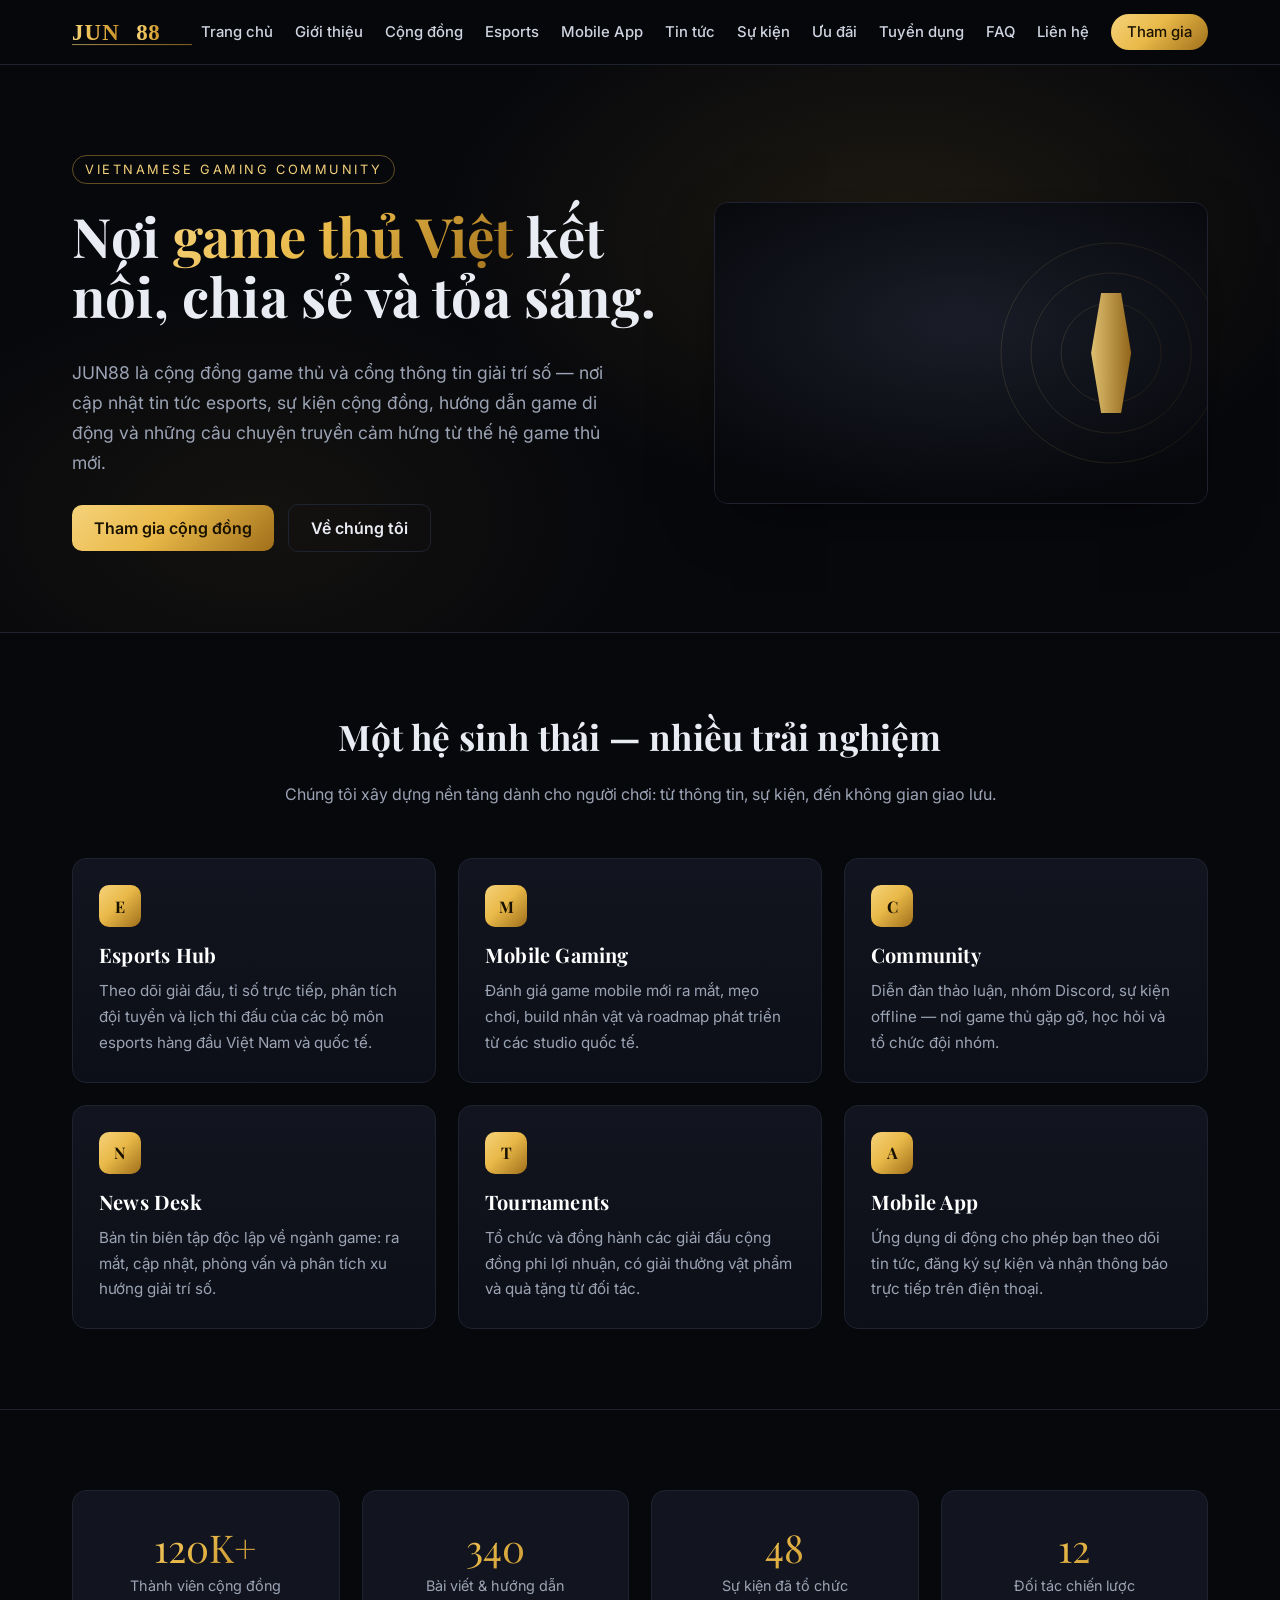
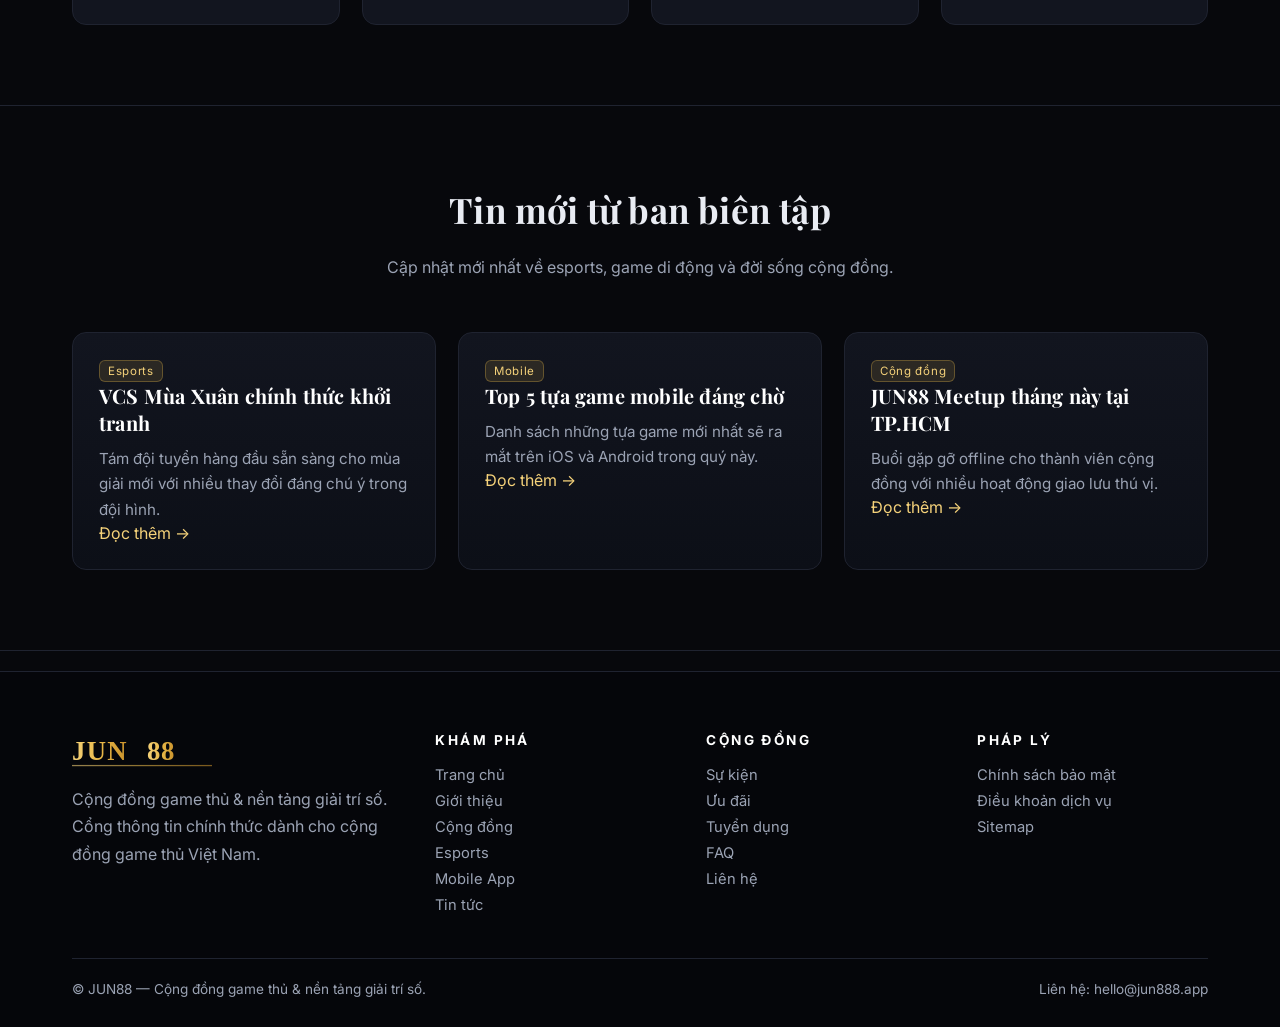
==== index.html @ 26bc7f85 "Add files via upload" ====
<!doctype html>
<html lang="vi">
<head>
<meta charset="utf-8">
<meta name="viewport" content="width=device-width,initial-scale=1">
<title>JUN88 — Cộng đồng game thủ &amp; nền tảng giải trí số</title>
<meta name="description" content="JUN88 là cộng đồng game thủ và cổng thông tin giải trí số tại Việt Nam: esports, mobile gaming, sự kiện và tin tức ngành game.">
<link rel="canonical" href="https://jun888.app/">
<link rel="icon" type="image/svg+xml" href="/assets/img/favicon.svg">
<meta property="og:type" content="website">
<meta property="og:title" content="JUN88 — Cộng đồng game thủ &amp; nền tảng giải trí số">
<meta property="og:description" content="JUN88 là cộng đồng game thủ và cổng thông tin giải trí số tại Việt Nam: esports, mobile gaming, sự kiện và tin tức ngành game.">
<meta property="og:url" content="https://jun888.app/">
<meta property="og:site_name" content="JUN88">
<meta property="og:image" content="https://jun888.app/assets/img/logo.svg">
<meta name="twitter:card" content="summary">
<meta name="twitter:title" content="JUN88 — Cộng đồng game thủ &amp; nền tảng giải trí số">
<meta name="twitter:description" content="JUN88 là cộng đồng game thủ và cổng thông tin giải trí số tại Việt Nam: esports, mobile gaming, sự kiện và tin tức ngành game.">
<link rel="preconnect" href="https://fonts.googleapis.com">
<link rel="preconnect" href="https://fonts.gstatic.com" crossorigin>
<link href="https://fonts.googleapis.com/css2?family=Inter:wght@400;500;600;700&family=Playfair+Display:wght@600;700&display=swap" rel="stylesheet">
<link rel="stylesheet" href="/assets/css/style.css">
<script type="application/ld+json">{"@context": "https://schema.org", "@type": "Organization", "name": "JUN88", "url": "https://jun888.app", "logo": "https://jun888.app/assets/img/logo.svg", "description": "Cộng đồng game thủ và cổng thông tin giải trí số JUN88.", "sameAs": []}</script>
</head>
<body>
<header class="site-header">
<div class="nav">
  <a class="brand" href="/"><img src="/assets/img/logo.svg" alt="JUN88 logo" width="120" height="34"></a>
  <button class="menu-btn" aria-label="Menu">☰</button>
  <nav class="nav-links">
    <a href="/">Trang chủ</a>
<a href="/about">Giới thiệu</a>
<a href="/community">Cộng đồng</a>
<a href="/esports">Esports</a>
<a href="/mobile-app">Mobile App</a>
<a href="/news">Tin tức</a>
<a href="/events">Sự kiện</a>
<a href="/promotions">Ưu đãi</a>
<a href="/careers">Tuyển dụng</a>
<a href="/faq">FAQ</a>
<a href="/contact">Liên hệ</a>
    <a class="nav-cta" href="/community">Tham gia</a>
  </nav>
</div>
</header>

<section class="hero">
  <div class="container hero-inner">
    <div>
      <span class="eyebrow">Vietnamese Gaming Community</span>
      <h1>Nơi <span class="gold">game thủ Việt</span> kết nối, chia sẻ và tỏa sáng.</h1>
      <p class="lead">JUN88 là cộng đồng game thủ và cổng thông tin giải trí số — nơi cập nhật tin tức esports, sự kiện cộng đồng, hướng dẫn game di động và những câu chuyện truyền cảm hứng từ thế hệ game thủ mới.</p>
      <div style="margin-top:26px">
        <a class="btn btn-primary" href="/community">Tham gia cộng đồng</a>
        <a class="btn btn-ghost" href="/about">Về chúng tôi</a>
      </div>
    </div>
    <div class="hero-art"><img src="/assets/img/hero.svg" alt="JUN88 community" width="600" height="300"></div>
  </div>
</section>

<section class="block">
  <div class="container">
    <div class="section-head"><h2>Một hệ sinh thái — nhiều trải nghiệm</h2>
    <p>Chúng tôi xây dựng nền tảng dành cho người chơi: từ thông tin, sự kiện, đến không gian giao lưu.</p></div>
    <div class="grid grid-3">
      <div class="card"><div class="icon">E</div><h3>Esports Hub</h3><p>Theo dõi giải đấu, tỉ số trực tiếp, phân tích đội tuyển và lịch thi đấu của các bộ môn esports hàng đầu Việt Nam và quốc tế.</p></div>
      <div class="card"><div class="icon">M</div><h3>Mobile Gaming</h3><p>Đánh giá game mobile mới ra mắt, mẹo chơi, build nhân vật và roadmap phát triển từ các studio quốc tế.</p></div>
      <div class="card"><div class="icon">C</div><h3>Community</h3><p>Diễn đàn thảo luận, nhóm Discord, sự kiện offline — nơi game thủ gặp gỡ, học hỏi và tổ chức đội nhóm.</p></div>
      <div class="card"><div class="icon">N</div><h3>News Desk</h3><p>Bản tin biên tập độc lập về ngành game: ra mắt, cập nhật, phỏng vấn và phân tích xu hướng giải trí số.</p></div>
      <div class="card"><div class="icon">T</div><h3>Tournaments</h3><p>Tổ chức và đồng hành các giải đấu cộng đồng phi lợi nhuận, có giải thưởng vật phẩm và quà tặng từ đối tác.</p></div>
      <div class="card"><div class="icon">A</div><h3>Mobile App</h3><p>Ứng dụng di động cho phép bạn theo dõi tin tức, đăng ký sự kiện và nhận thông báo trực tiếp trên điện thoại.</p></div>
    </div>
  </div>
</section>

<section class="block">
  <div class="container">
    <div class="grid grid-4">
      <div class="stat"><div class="num">120K+</div><div class="lbl">Thành viên cộng đồng</div></div>
      <div class="stat"><div class="num">340</div><div class="lbl">Bài viết & hướng dẫn</div></div>
      <div class="stat"><div class="num">48</div><div class="lbl">Sự kiện đã tổ chức</div></div>
      <div class="stat"><div class="num">12</div><div class="lbl">Đối tác chiến lược</div></div>
    </div>
  </div>
</section>

<section class="block">
  <div class="container">
    <div class="section-head"><h2>Tin mới từ ban biên tập</h2><p>Cập nhật mới nhất về esports, game di động và đời sống cộng đồng.</p></div>
    <div class="grid grid-3">
      <article class="card"><span class="tag">Esports</span><h3>VCS Mùa Xuân chính thức khởi tranh</h3><p>Tám đội tuyển hàng đầu sẵn sàng cho mùa giải mới với nhiều thay đổi đáng chú ý trong đội hình.</p><a href="/news">Đọc thêm →</a></article>
      <article class="card"><span class="tag">Mobile</span><h3>Top 5 tựa game mobile đáng chờ</h3><p>Danh sách những tựa game mới nhất sẽ ra mắt trên iOS và Android trong quý này.</p><a href="/news">Đọc thêm →</a></article>
      <article class="card"><span class="tag">Cộng đồng</span><h3>JUN88 Meetup tháng này tại TP.HCM</h3><p>Buổi gặp gỡ offline cho thành viên cộng đồng với nhiều hoạt động giao lưu thú vị.</p><a href="/events">Đọc thêm →</a></article>
    </div>
  </div>
</section>
<footer class="site">
<div class="container">
  <div class="foot-grid">
    <div>
      <img src="/assets/img/logo.svg" alt="JUN88" width="140" style="margin-bottom:14px">
      <p style="color:#9ba3b4;max-width:340px">Cộng đồng game thủ & nền tảng giải trí số. Cổng thông tin chính thức dành cho cộng đồng game thủ Việt Nam.</p>
    </div>
    <div><h4>Khám phá</h4><a href="/">Trang chủ</a><a href="/about">Giới thiệu</a><a href="/community">Cộng đồng</a><a href="/esports">Esports</a><a href="/mobile-app">Mobile App</a><a href="/news">Tin tức</a></div>
    <div><h4>Cộng đồng</h4><a href="/events">Sự kiện</a><a href="/promotions">Ưu đãi</a><a href="/careers">Tuyển dụng</a><a href="/faq">FAQ</a><a href="/contact">Liên hệ</a></div>
    <div><h4>Pháp lý</h4><a href="/privacy">Chính sách bảo mật</a><a href="/terms">Điều khoản dịch vụ</a><a href="/sitemap.xml">Sitemap</a></div>
  </div>
  <div class="foot-bottom">
    <span>© JUN88 — Cộng đồng game thủ & nền tảng giải trí số.</span>
    <span>Liên hệ: hello@jun888.app</span>
  </div>
</div>
</footer>
<script src="/assets/js/main.js"></script>
</body></html>
---- assets/css/style.css ----
:root{
  --bg:#07080c; --bg-2:#0d1018; --panel:#12151f; --line:#1f2330;
  --text:#e9ecf3; --muted:#9ba3b4;
  --gold:#e9b949; --gold-2:#f5d27a; --gold-3:#a06f1a;
  --grad-gold:linear-gradient(135deg,#f5d27a,#e9b949 45%,#a06f1a);
  --shadow:0 20px 60px -20px rgba(0,0,0,.6);
  --radius:14px;
  --maxw:1180px;
  font-family:'Inter',system-ui,-apple-system,Segoe UI,Roboto,sans-serif;
}
*{box-sizing:border-box}
html,body{margin:0;padding:0;background:var(--bg);color:var(--text);-webkit-font-smoothing:antialiased}
a{color:var(--gold-2);text-decoration:none}
a:hover{color:var(--gold)}
img,svg{max-width:100%;display:block}
h1,h2,h3,h4{font-family:'Playfair Display',Georgia,serif;font-weight:700;letter-spacing:.2px;margin:0 0 .6em}
h1{font-size:clamp(2rem,5vw,3.4rem);line-height:1.1}
h2{font-size:clamp(1.5rem,3vw,2.2rem)}
h3{font-size:1.25rem}
p{line-height:1.7;color:#cfd4e0}
.container{max-width:var(--maxw);margin:0 auto;padding:0 22px}
.gold{background:var(--grad-gold);-webkit-background-clip:text;background-clip:text;color:transparent}

/* Header */
.site-header{position:sticky;top:0;z-index:50;backdrop-filter:blur(12px);background:rgba(7,8,12,.78);border-bottom:1px solid var(--line)}
.nav{display:flex;align-items:center;justify-content:space-between;padding:14px 22px;max-width:var(--maxw);margin:0 auto}
.brand{display:flex;align-items:center;gap:10px}
.brand img{height:34px}
.nav-links{display:flex;gap:22px;align-items:center;flex-wrap:wrap}
.nav-links a{color:#cfd4e0;font-size:.93rem;font-weight:500}
.nav-links a:hover{color:var(--gold-2)}
.nav-cta{padding:9px 16px;border-radius:999px;background:var(--grad-gold);color:#1a1200 !important;font-weight:600}
.menu-btn{display:none;background:none;border:1px solid var(--line);color:var(--text);padding:8px 12px;border-radius:8px;cursor:pointer}
@media (max-width:900px){
  .nav-links{display:none;position:absolute;top:100%;left:0;right:0;background:var(--bg-2);flex-direction:column;padding:18px 22px;border-bottom:1px solid var(--line)}
  .nav-links.open{display:flex}
  .menu-btn{display:inline-block}
}

/* Hero */
.hero{position:relative;overflow:hidden;padding:90px 0 80px;border-bottom:1px solid var(--line);background:
  radial-gradient(60% 80% at 70% 30%,rgba(233,185,73,.10),transparent 60%),
  radial-gradient(50% 70% at 20% 80%,rgba(233,185,73,.06),transparent 60%),
  var(--bg)}
.hero-inner{display:grid;grid-template-columns:1.2fr 1fr;gap:50px;align-items:center}
.hero p.lead{font-size:1.1rem;color:var(--muted);max-width:560px}
.eyebrow{display:inline-block;font-size:.8rem;letter-spacing:.2em;text-transform:uppercase;color:var(--gold-2);padding:6px 12px;border:1px solid rgba(233,185,73,.4);border-radius:999px;margin-bottom:22px}
.btn{display:inline-block;padding:13px 22px;border-radius:10px;font-weight:600;transition:transform .2s,box-shadow .2s;cursor:pointer;border:0}
.btn-primary{background:var(--grad-gold);color:#1a1200}
.btn-primary:hover{transform:translateY(-2px);box-shadow:0 10px 30px -10px rgba(233,185,73,.5);color:#1a1200}
.btn-ghost{background:transparent;color:var(--text);border:1px solid var(--line);margin-left:10px}
.btn-ghost:hover{border-color:var(--gold-2);color:var(--gold-2)}
.hero-art{border-radius:var(--radius);overflow:hidden;border:1px solid var(--line);box-shadow:var(--shadow)}
@media (max-width:900px){.hero-inner{grid-template-columns:1fr}}

/* Sections */
section.block{padding:80px 0;border-bottom:1px solid var(--line)}
.section-head{text-align:center;max-width:720px;margin:0 auto 50px}
.section-head p{color:var(--muted)}
.grid{display:grid;gap:22px}
.grid-3{grid-template-columns:repeat(3,1fr)}
.grid-2{grid-template-columns:repeat(2,1fr)}
.grid-4{grid-template-columns:repeat(4,1fr)}
@media (max-width:900px){.grid-3,.grid-4{grid-template-columns:1fr 1fr}}
@media (max-width:600px){.grid-2,.grid-3,.grid-4{grid-template-columns:1fr}}

.card{background:linear-gradient(180deg,var(--panel),#0c0f17);border:1px solid var(--line);border-radius:var(--radius);padding:26px;transition:border-color .2s,transform .2s}
.card:hover{border-color:rgba(233,185,73,.5);transform:translateY(-3px)}
.card .icon{width:42px;height:42px;border-radius:10px;background:var(--grad-gold);display:flex;align-items:center;justify-content:center;color:#1a1200;font-weight:700;margin-bottom:14px;font-family:'Playfair Display',serif}
.card h3{margin-bottom:10px;color:#fff}
.card p{color:var(--muted);font-size:.95rem;margin:0}

.stat{text-align:center;padding:30px 18px;border:1px solid var(--line);border-radius:var(--radius);background:var(--panel)}
.stat .num{font-family:'Playfair Display',serif;font-size:2.4rem;background:var(--grad-gold);-webkit-background-clip:text;background-clip:text;color:transparent}
.stat .lbl{color:var(--muted);font-size:.9rem;margin-top:4px}

/* Content pages */
.page-hero{padding:70px 0 40px;border-bottom:1px solid var(--line);background:linear-gradient(180deg,#0a0c12,var(--bg))}
.crumbs{font-size:.85rem;color:var(--muted);margin-bottom:14px}
.crumbs a{color:var(--muted)}
.crumbs a:hover{color:var(--gold-2)}
.prose{max-width:780px;margin:0 auto;padding:60px 22px}
.prose h2{margin-top:1.8em}
.prose h3{margin-top:1.4em;color:#fff}
.prose ul{padding-left:1.3em}
.prose li{margin:.4em 0;color:#cfd4e0}
.prose blockquote{border-left:3px solid var(--gold);padding:6px 18px;color:var(--muted);font-style:italic;background:rgba(233,185,73,.04);border-radius:0 8px 8px 0}

/* Forms */
.form{display:grid;gap:14px;max-width:560px;margin:0 auto}
.form input,.form textarea,.form select{background:var(--panel);border:1px solid var(--line);color:var(--text);border-radius:10px;padding:12px 14px;font:inherit}
.form input:focus,.form textarea:focus{outline:none;border-color:var(--gold-2)}
.form label{font-size:.9rem;color:var(--muted)}

/* Footer */
footer.site{background:#05060a;border-top:1px solid var(--line);padding:60px 0 30px;margin-top:20px}
.foot-grid{display:grid;grid-template-columns:1.4fr repeat(3,1fr);gap:40px}
@media (max-width:800px){.foot-grid{grid-template-columns:1fr 1fr}}
@media (max-width:500px){.foot-grid{grid-template-columns:1fr}}
.foot-grid h4{color:#fff;font-family:'Inter',sans-serif;font-size:.85rem;letter-spacing:.18em;text-transform:uppercase;margin-bottom:14px}
.foot-grid a{display:block;color:#9ba3b4;padding:4px 0;font-size:.92rem}
.foot-grid a:hover{color:var(--gold-2)}
.foot-bottom{margin-top:40px;padding-top:22px;border-top:1px solid var(--line);display:flex;justify-content:space-between;color:var(--muted);font-size:.85rem;flex-wrap:wrap;gap:10px}

/* FAQ */
details.faq{border:1px solid var(--line);border-radius:12px;padding:16px 20px;background:var(--panel);margin-bottom:12px}
details.faq[open]{border-color:rgba(233,185,73,.5)}
details.faq summary{cursor:pointer;font-weight:600;color:#fff;list-style:none}
details.faq summary::-webkit-details-marker{display:none}
details.faq summary::before{content:"+";color:var(--gold-2);margin-right:10px;font-weight:700}
details.faq[open] summary::before{content:"−"}
details.faq p{margin:.8em 0 0;color:var(--muted)}

/* List items */
.list-row{display:flex;justify-content:space-between;align-items:center;padding:18px 0;border-bottom:1px dashed var(--line)}
.list-row:last-child{border-bottom:0}
.list-row .meta{color:var(--muted);font-size:.85rem}
.tag{display:inline-block;font-size:.72rem;padding:3px 8px;border-radius:6px;background:rgba(233,185,73,.12);color:var(--gold-2);border:1px solid rgba(233,185,73,.3);margin-right:8px;letter-spacing:.06em}

.notice{background:rgba(233,185,73,.06);border:1px solid rgba(233,185,73,.25);border-radius:10px;padding:14px 18px;color:#e9ecf3;font-size:.92rem;margin:18px 0}
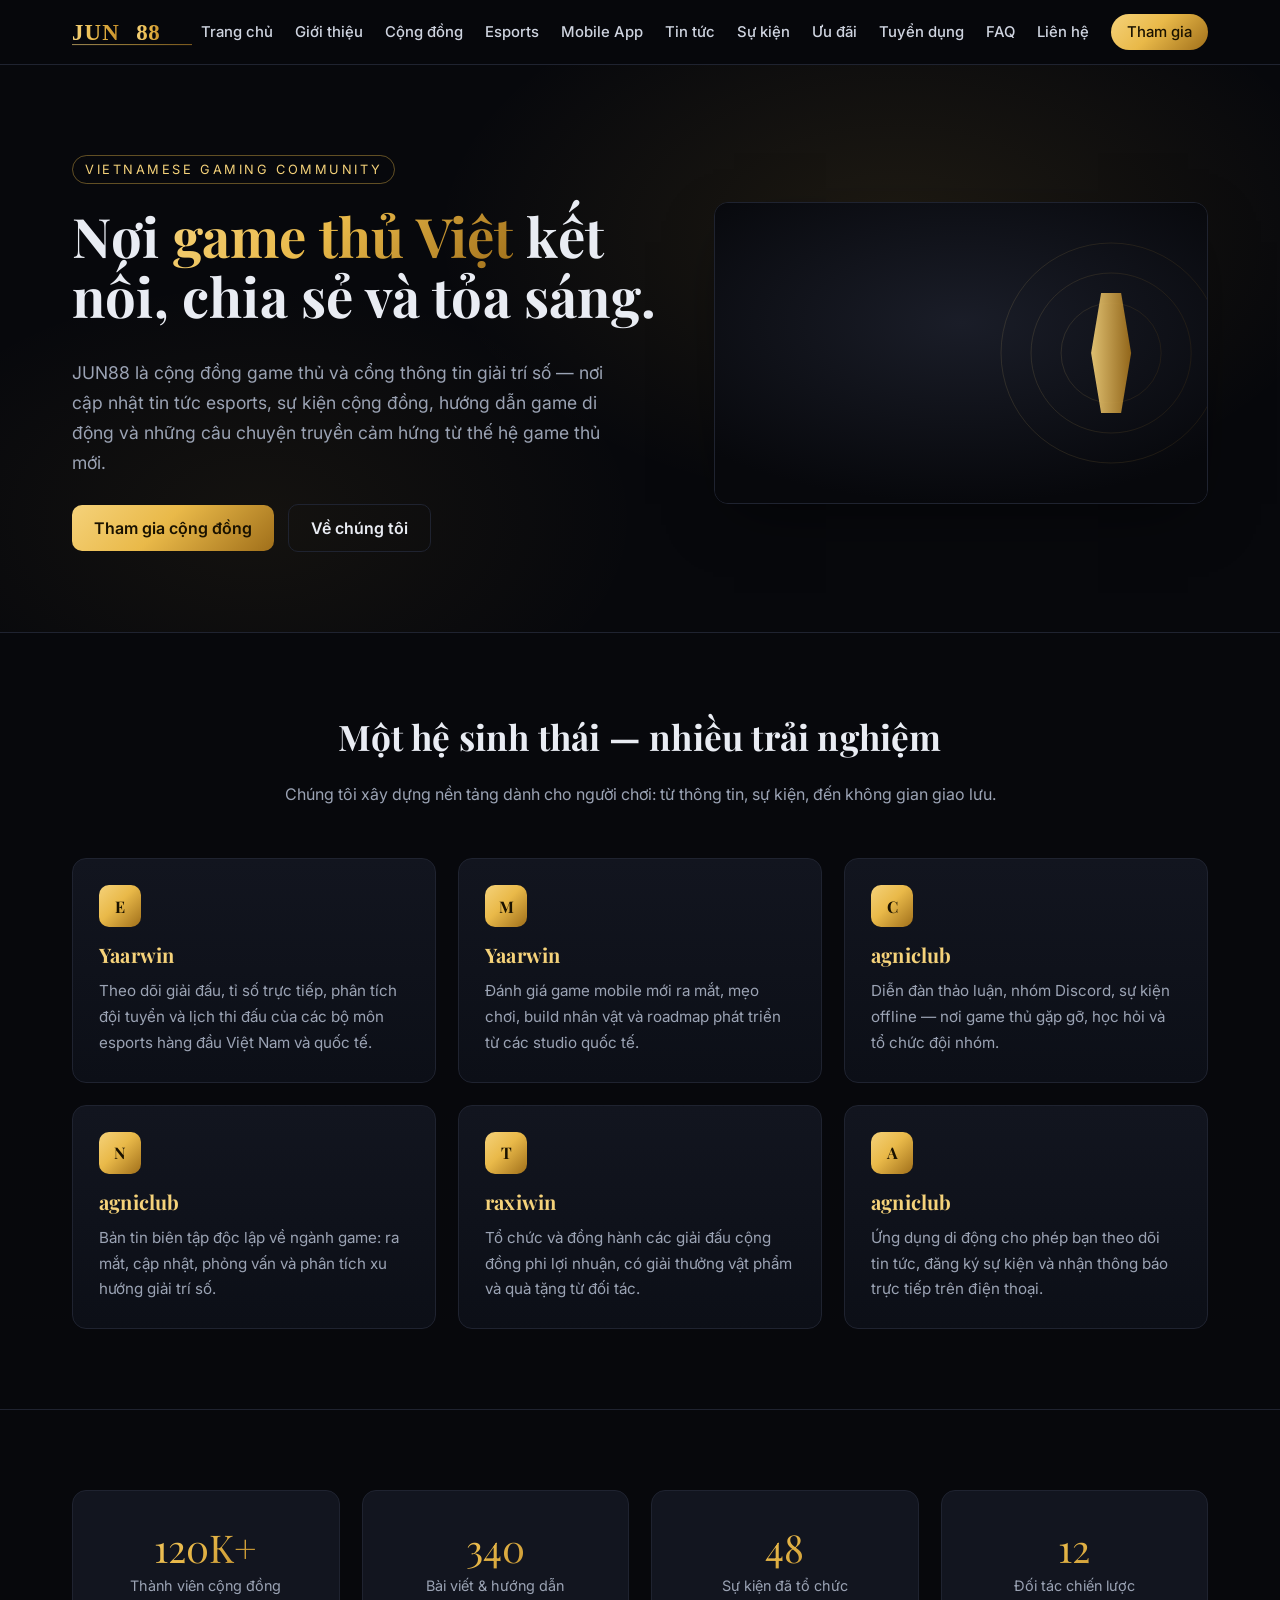
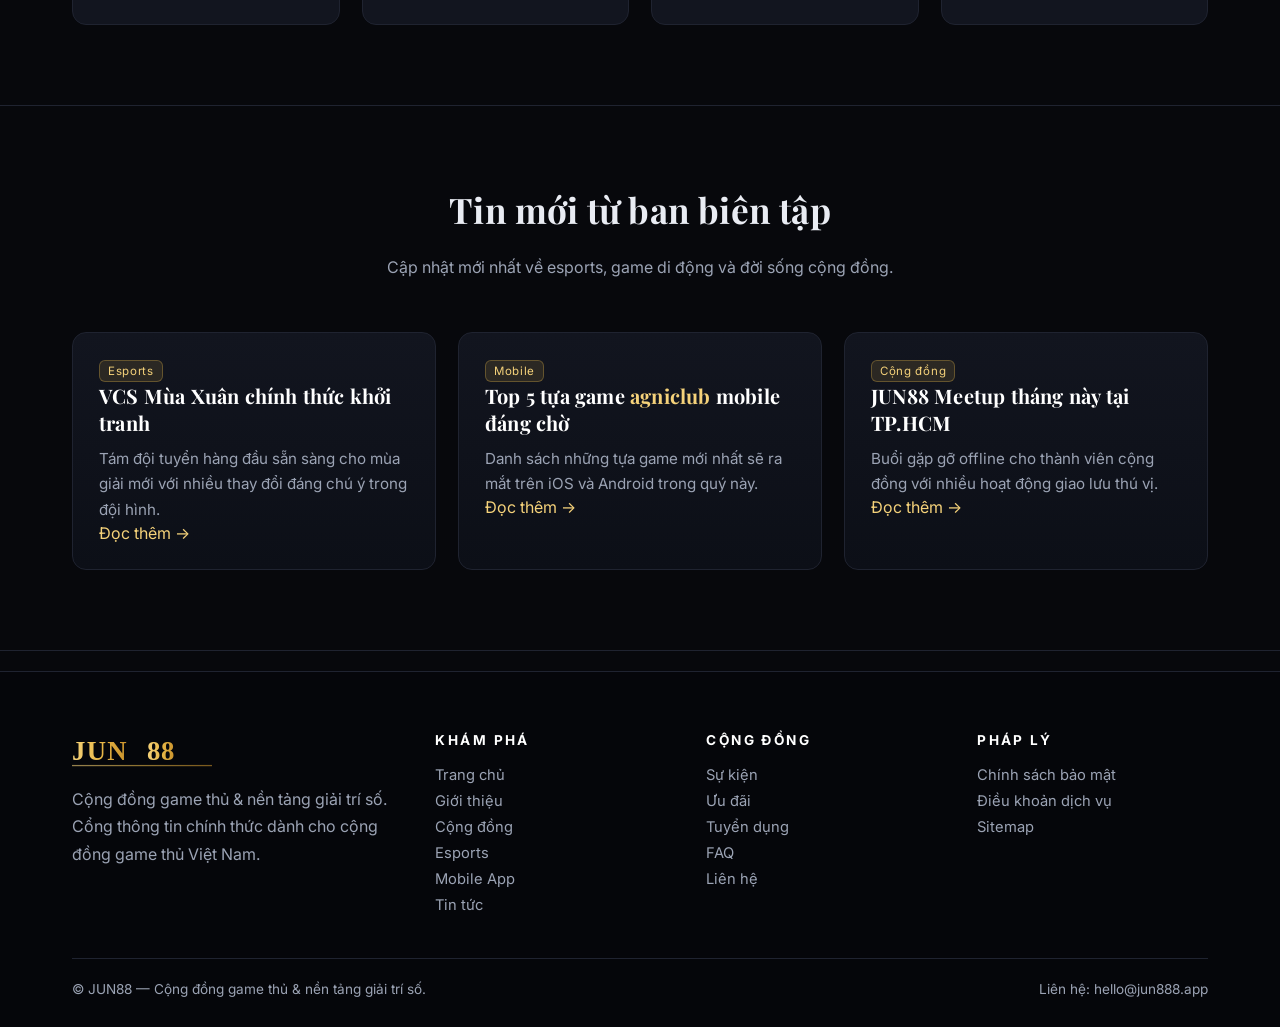
==== commit 4e2522cc: "Update index.html" ====
--- a/index.html
+++ b/index.html
@@ -64,12 +64,12 @@
     <div class="section-head"><h2>Một hệ sinh thái — nhiều trải nghiệm</h2>
     <p>Chúng tôi xây dựng nền tảng dành cho người chơi: từ thông tin, sự kiện, đến không gian giao lưu.</p></div>
     <div class="grid grid-3">
-      <div class="card"><div class="icon">E</div><h3>Esports Hub</h3><p>Theo dõi giải đấu, tỉ số trực tiếp, phân tích đội tuyển và lịch thi đấu của các bộ môn esports hàng đầu Việt Nam và quốc tế.</p></div>
-      <div class="card"><div class="icon">M</div><h3>Mobile Gaming</h3><p>Đánh giá game mobile mới ra mắt, mẹo chơi, build nhân vật và roadmap phát triển từ các studio quốc tế.</p></div>
-      <div class="card"><div class="icon">C</div><h3>Community</h3><p>Diễn đàn thảo luận, nhóm Discord, sự kiện offline — nơi game thủ gặp gỡ, học hỏi và tổ chức đội nhóm.</p></div>
-      <div class="card"><div class="icon">N</div><h3>News Desk</h3><p>Bản tin biên tập độc lập về ngành game: ra mắt, cập nhật, phỏng vấn và phân tích xu hướng giải trí số.</p></div>
-      <div class="card"><div class="icon">T</div><h3>Tournaments</h3><p>Tổ chức và đồng hành các giải đấu cộng đồng phi lợi nhuận, có giải thưởng vật phẩm và quà tặng từ đối tác.</p></div>
-      <div class="card"><div class="icon">A</div><h3>Mobile App</h3><p>Ứng dụng di động cho phép bạn theo dõi tin tức, đăng ký sự kiện và nhận thông báo trực tiếp trên điện thoại.</p></div>
+      <div class="card"><div class="icon">E</div><h3><a href="https://yaarrwinlogin.com">Yaarwin</a></h3><p>Theo dõi giải đấu, tỉ số trực tiếp, phân tích đội tuyển và lịch thi đấu của các bộ môn esports hàng đầu Việt Nam và quốc tế.</p></div>
+      <div class="card"><div class="icon">M</div><h3><a href="https://yaarwinn.live">Yaarwin</a></h3><p>Đánh giá game mobile mới ra mắt, mẹo chơi, build nhân vật và roadmap phát triển từ các studio quốc tế.</p></div>
+      <div class="card"><div class="icon">C</div><h3><a href="https://agniclub.games">agniclub</a></h3><p>Diễn đàn thảo luận, nhóm Discord, sự kiện offline — nơi game thủ gặp gỡ, học hỏi và tổ chức đội nhóm.</p></div>
+      <div class="card"><div class="icon">N</div><h3><a href="https://agniclublogin.com">agniclub</a></h3><p>Bản tin biên tập độc lập về ngành game: ra mắt, cập nhật, phỏng vấn và phân tích xu hướng giải trí số.</p></div>
+      <div class="card"><div class="icon">T</div><h3><a href="https://raxiwingames.games">raxiwin</a></h3><p>Tổ chức và đồng hành các giải đấu cộng đồng phi lợi nhuận, có giải thưởng vật phẩm và quà tặng từ đối tác.</p></div>
+      <div class="card"><div class="icon">A</div><h3><a href="https://agniclublogin.app">agniclub</a></h3><p>Ứng dụng di động cho phép bạn theo dõi tin tức, đăng ký sự kiện và nhận thông báo trực tiếp trên điện thoại.</p></div>
     </div>
   </div>
 </section>
@@ -90,7 +90,7 @@
     <div class="section-head"><h2>Tin mới từ ban biên tập</h2><p>Cập nhật mới nhất về esports, game di động và đời sống cộng đồng.</p></div>
     <div class="grid grid-3">
       <article class="card"><span class="tag">Esports</span><h3>VCS Mùa Xuân chính thức khởi tranh</h3><p>Tám đội tuyển hàng đầu sẵn sàng cho mùa giải mới với nhiều thay đổi đáng chú ý trong đội hình.</p><a href="/news">Đọc thêm →</a></article>
-      <article class="card"><span class="tag">Mobile</span><h3>Top 5 tựa game mobile đáng chờ</h3><p>Danh sách những tựa game mới nhất sẽ ra mắt trên iOS và Android trong quý này.</p><a href="/news">Đọc thêm →</a></article>
+      <article class="card"><span class="tag">Mobile</span><h3>Top 5 tựa game <a href="https://agniclubs.org">agniclub</a> mobile đáng chờ</h3><p>Danh sách những tựa game mới nhất sẽ ra mắt trên iOS và Android trong quý này.</p><a href="/news">Đọc thêm →</a></article>
       <article class="card"><span class="tag">Cộng đồng</span><h3>JUN88 Meetup tháng này tại TP.HCM</h3><p>Buổi gặp gỡ offline cho thành viên cộng đồng với nhiều hoạt động giao lưu thú vị.</p><a href="/events">Đọc thêm →</a></article>
     </div>
   </div>
@@ -113,4 +113,4 @@
 </div>
 </footer>
 <script src="/assets/js/main.js"></script>
-</body></html>+</body></html>
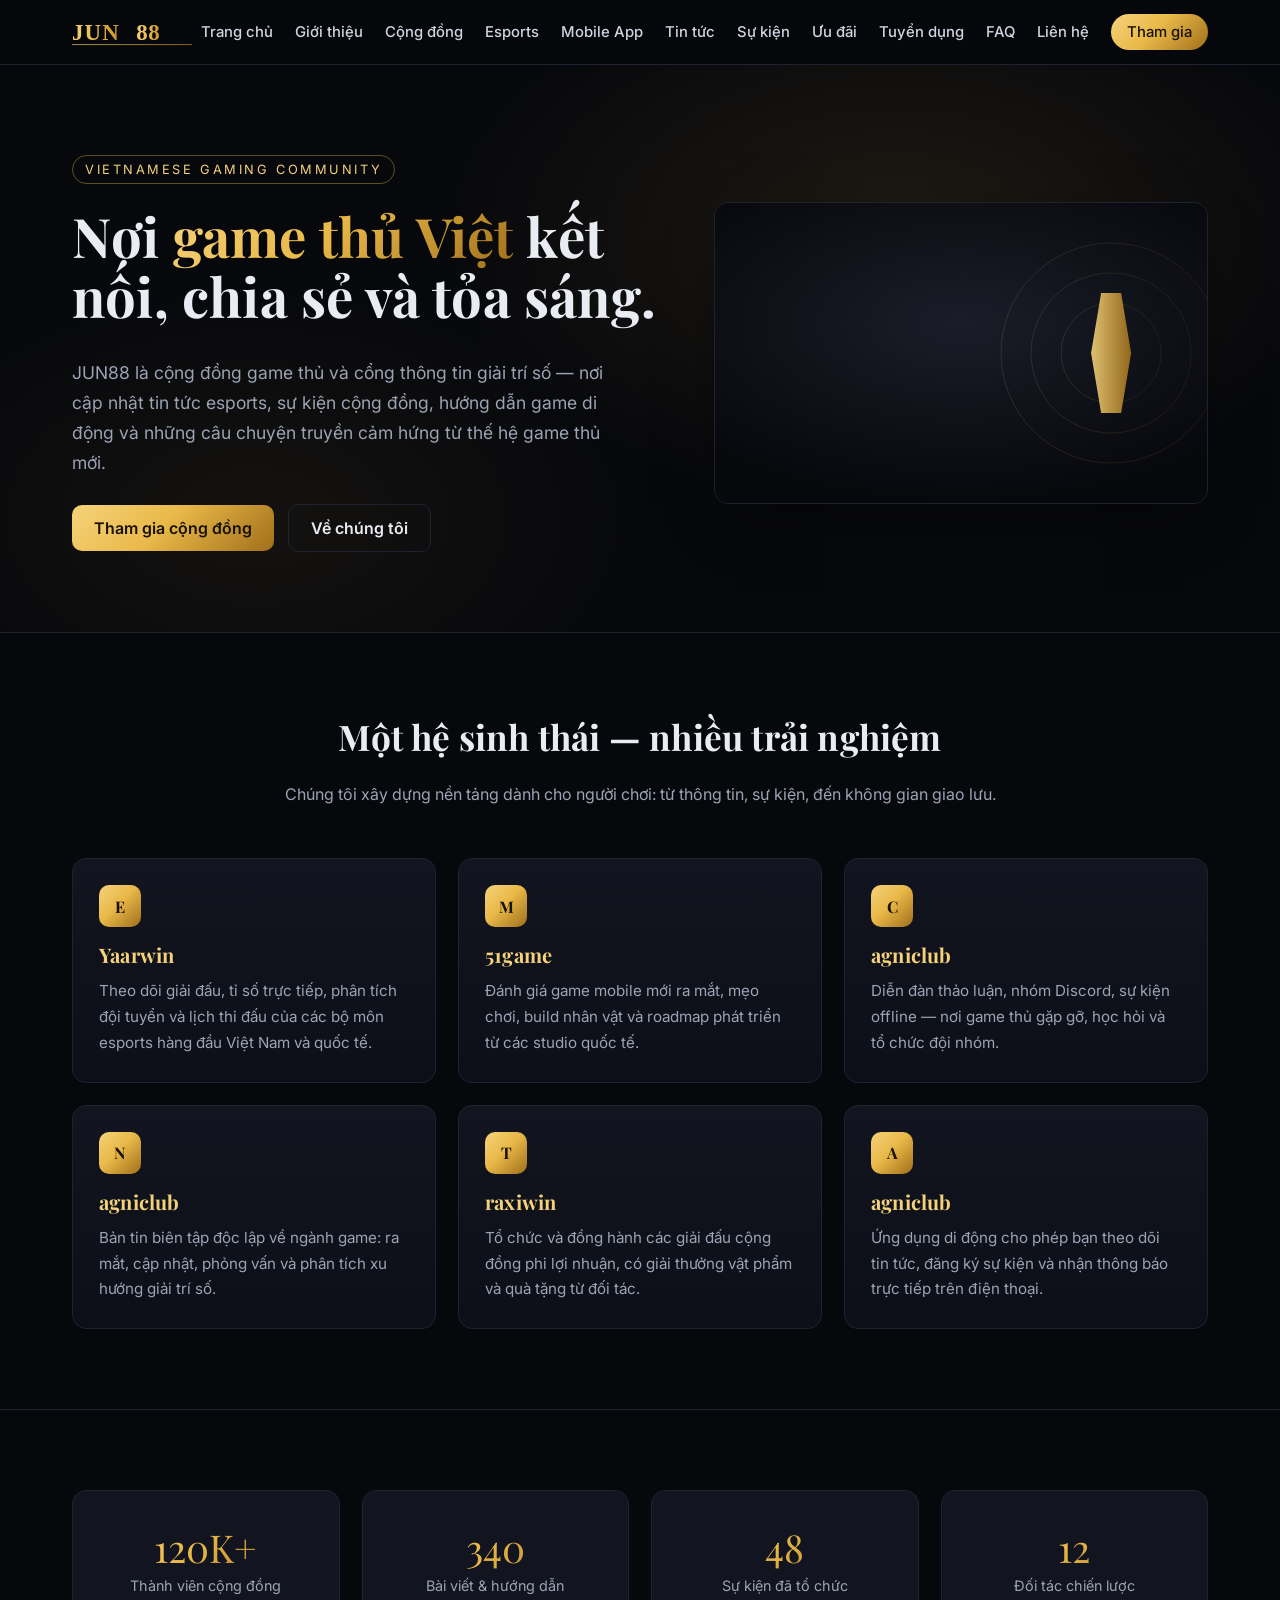
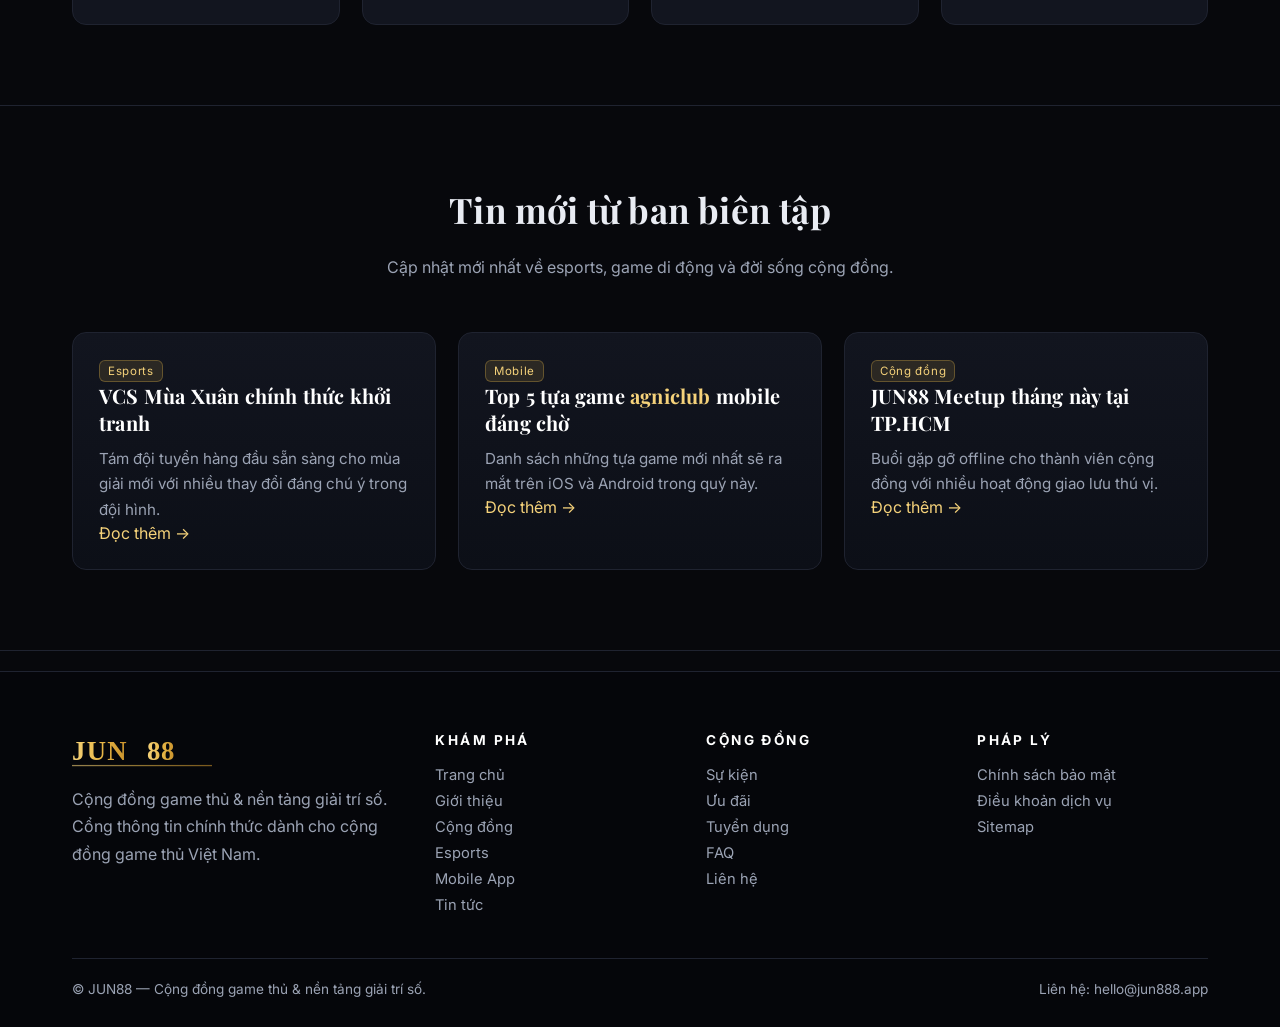
==== commit e34eb0d2: "Update index.html" ====
--- a/index.html
+++ b/index.html
@@ -65,7 +65,7 @@
     <p>Chúng tôi xây dựng nền tảng dành cho người chơi: từ thông tin, sự kiện, đến không gian giao lưu.</p></div>
     <div class="grid grid-3">
       <div class="card"><div class="icon">E</div><h3><a href="https://yaarrwinlogin.com">Yaarwin</a></h3><p>Theo dõi giải đấu, tỉ số trực tiếp, phân tích đội tuyển và lịch thi đấu của các bộ môn esports hàng đầu Việt Nam và quốc tế.</p></div>
-      <div class="card"><div class="icon">M</div><h3><a href="https://yaarwinn.live">Yaarwin</a></h3><p>Đánh giá game mobile mới ra mắt, mẹo chơi, build nhân vật và roadmap phát triển từ các studio quốc tế.</p></div>
+      <div class="card"><div class="icon">M</div><h3><a href="https://51gamelogin.app/">51game</a></h3><p>Đánh giá game mobile mới ra mắt, mẹo chơi, build nhân vật và roadmap phát triển từ các studio quốc tế.</p></div>
       <div class="card"><div class="icon">C</div><h3><a href="https://agniclub.games">agniclub</a></h3><p>Diễn đàn thảo luận, nhóm Discord, sự kiện offline — nơi game thủ gặp gỡ, học hỏi và tổ chức đội nhóm.</p></div>
       <div class="card"><div class="icon">N</div><h3><a href="https://agniclublogin.com">agniclub</a></h3><p>Bản tin biên tập độc lập về ngành game: ra mắt, cập nhật, phỏng vấn và phân tích xu hướng giải trí số.</p></div>
       <div class="card"><div class="icon">T</div><h3><a href="https://raxiwingames.games">raxiwin</a></h3><p>Tổ chức và đồng hành các giải đấu cộng đồng phi lợi nhuận, có giải thưởng vật phẩm và quà tặng từ đối tác.</p></div>
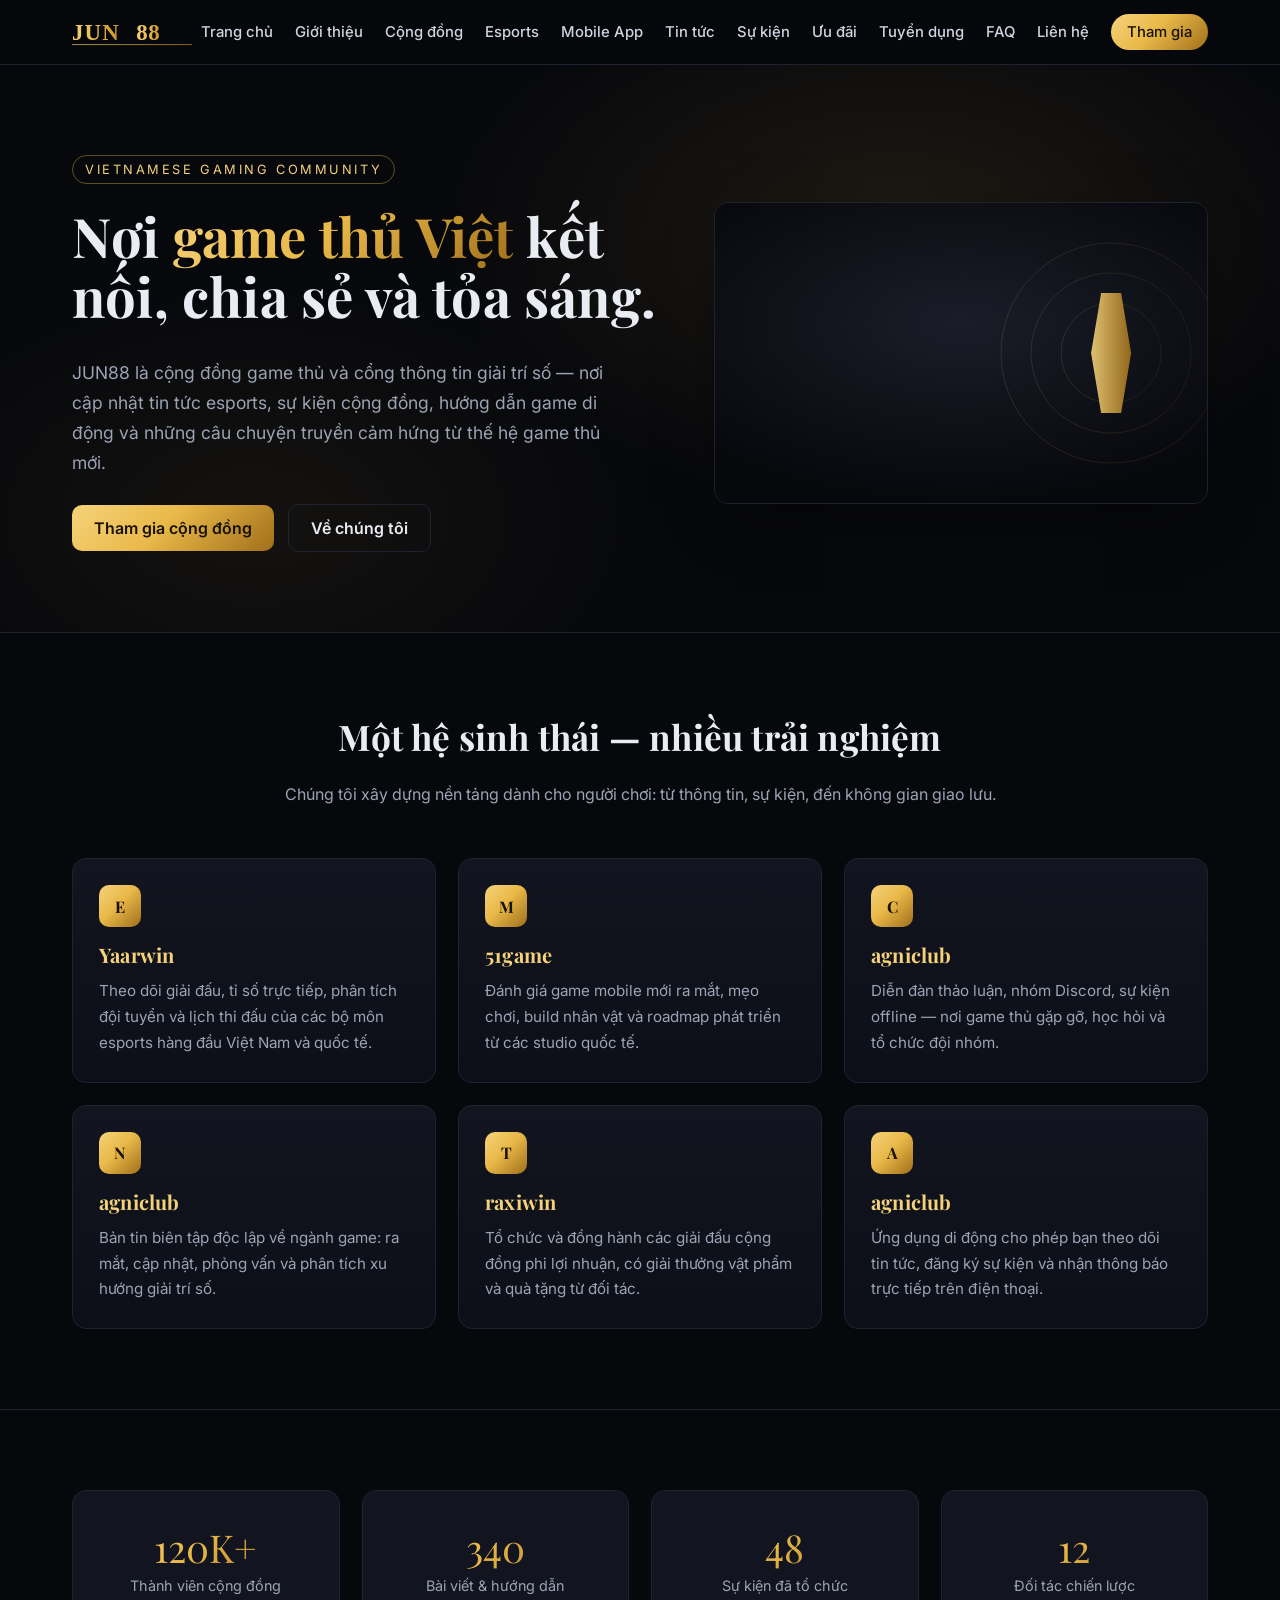
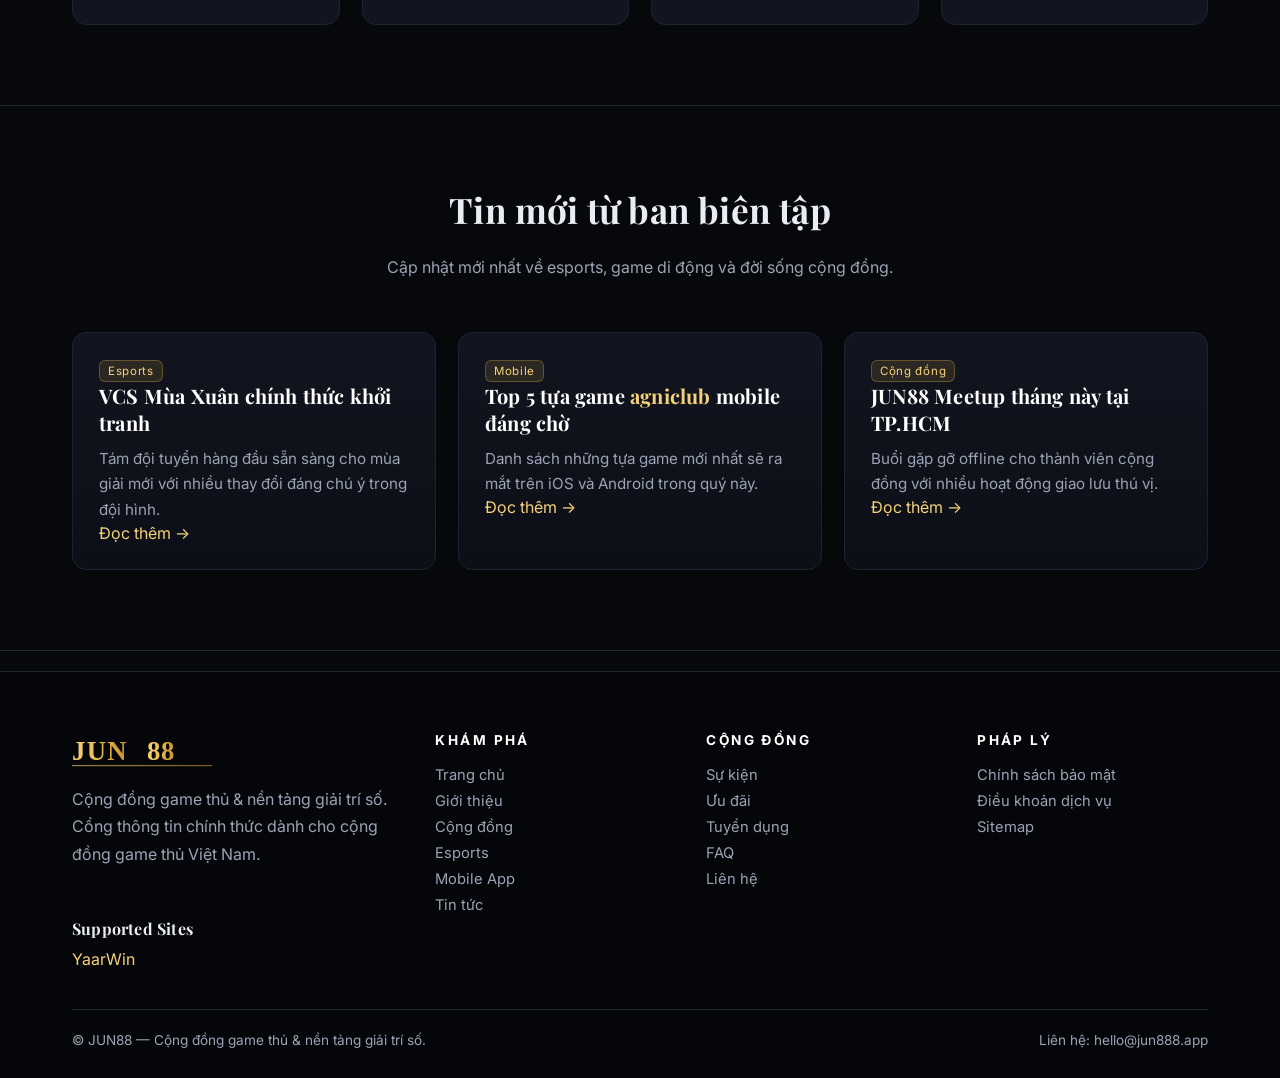
==== commit 39d01a53: "Update index.html" ====
--- a/index.html
+++ b/index.html
@@ -105,7 +105,12 @@
     <div><h4>Khám phá</h4><a href="/">Trang chủ</a><a href="/about">Giới thiệu</a><a href="/community">Cộng đồng</a><a href="/esports">Esports</a><a href="/mobile-app">Mobile App</a><a href="/news">Tin tức</a></div>
     <div><h4>Cộng đồng</h4><a href="/events">Sự kiện</a><a href="/promotions">Ưu đãi</a><a href="/careers">Tuyển dụng</a><a href="/faq">FAQ</a><a href="/contact">Liên hệ</a></div>
     <div><h4>Pháp lý</h4><a href="/privacy">Chính sách bảo mật</a><a href="/terms">Điều khoản dịch vụ</a><a href="/sitemap.xml">Sitemap</a></div>
-  </div>
+  </div><div>
+    <h4>Supported Sites</h4>
+    <a href="https://yaarwinn.live/" target="_blank" rel="noopener noreferrer">
+        YaarWin
+    </a>
+</div>
   <div class="foot-bottom">
     <span>© JUN88 — Cộng đồng game thủ & nền tảng giải trí số.</span>
     <span>Liên hệ: hello@jun888.app</span>
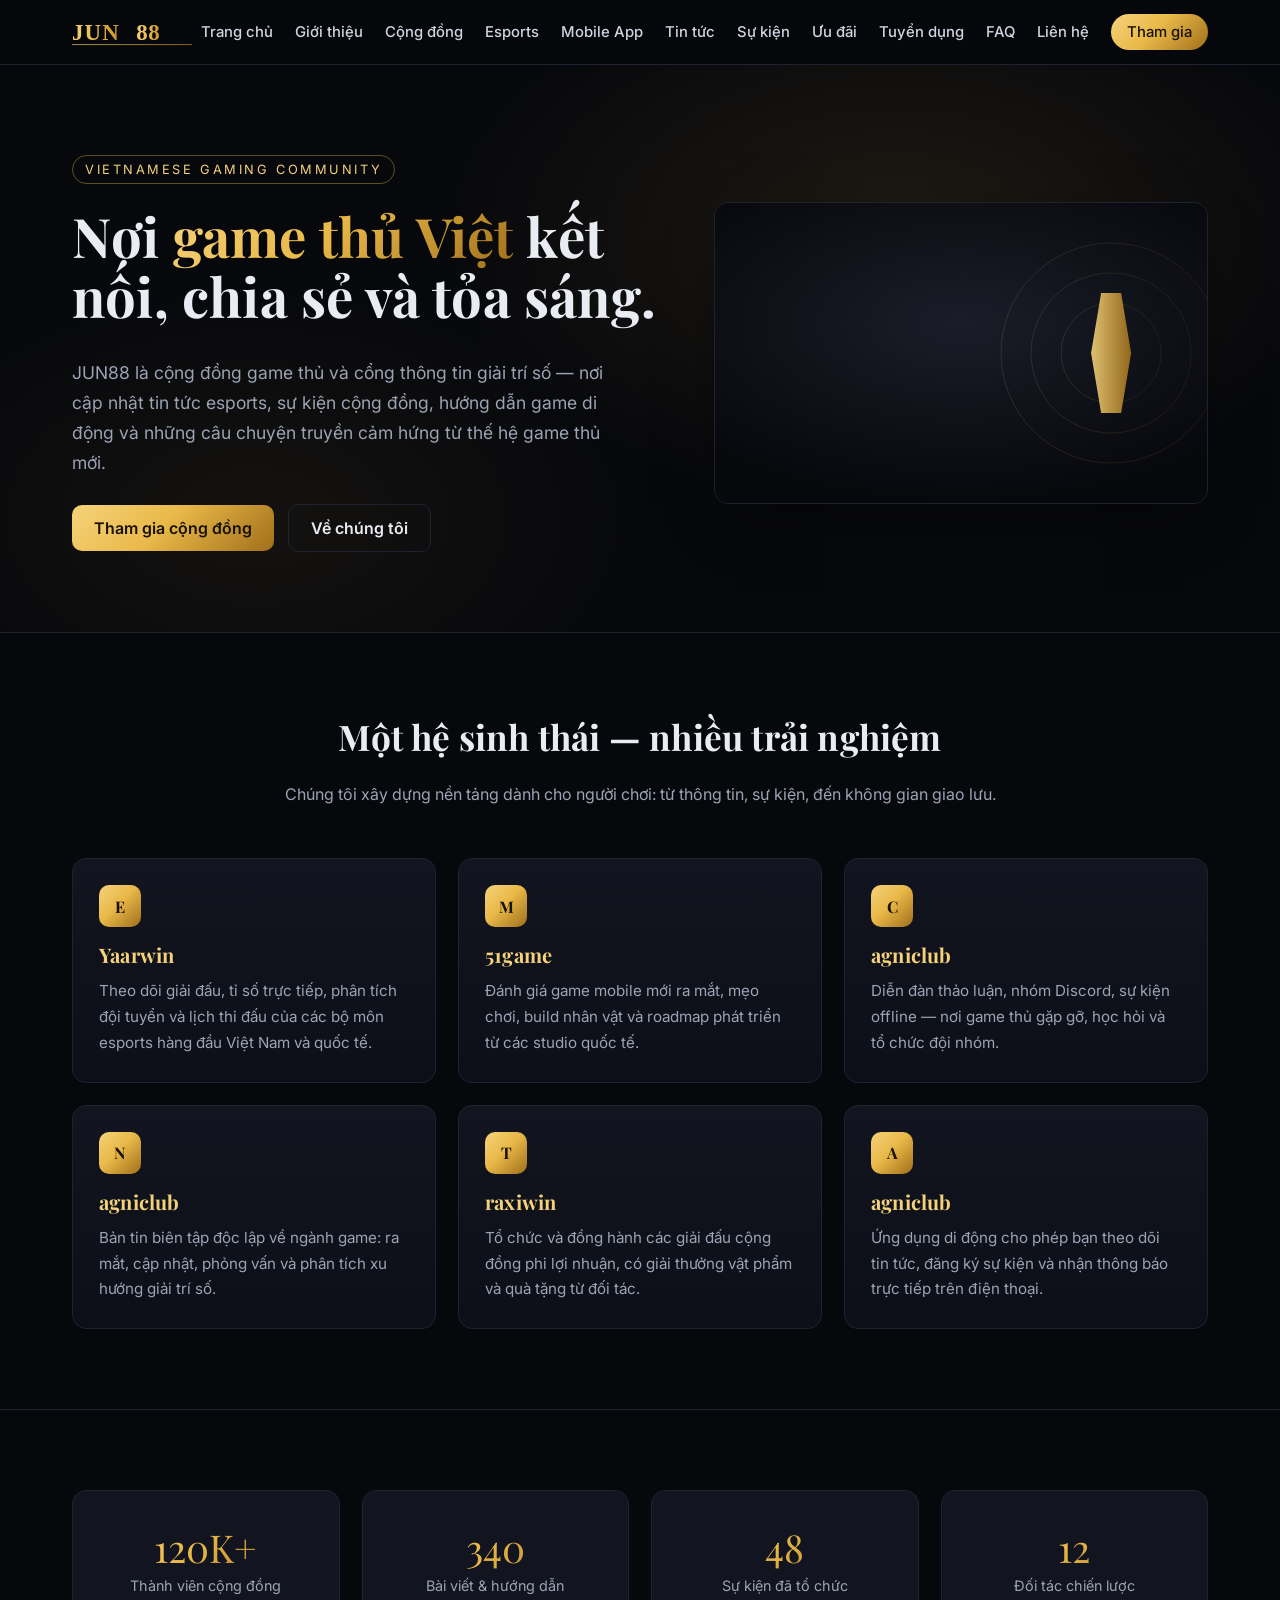
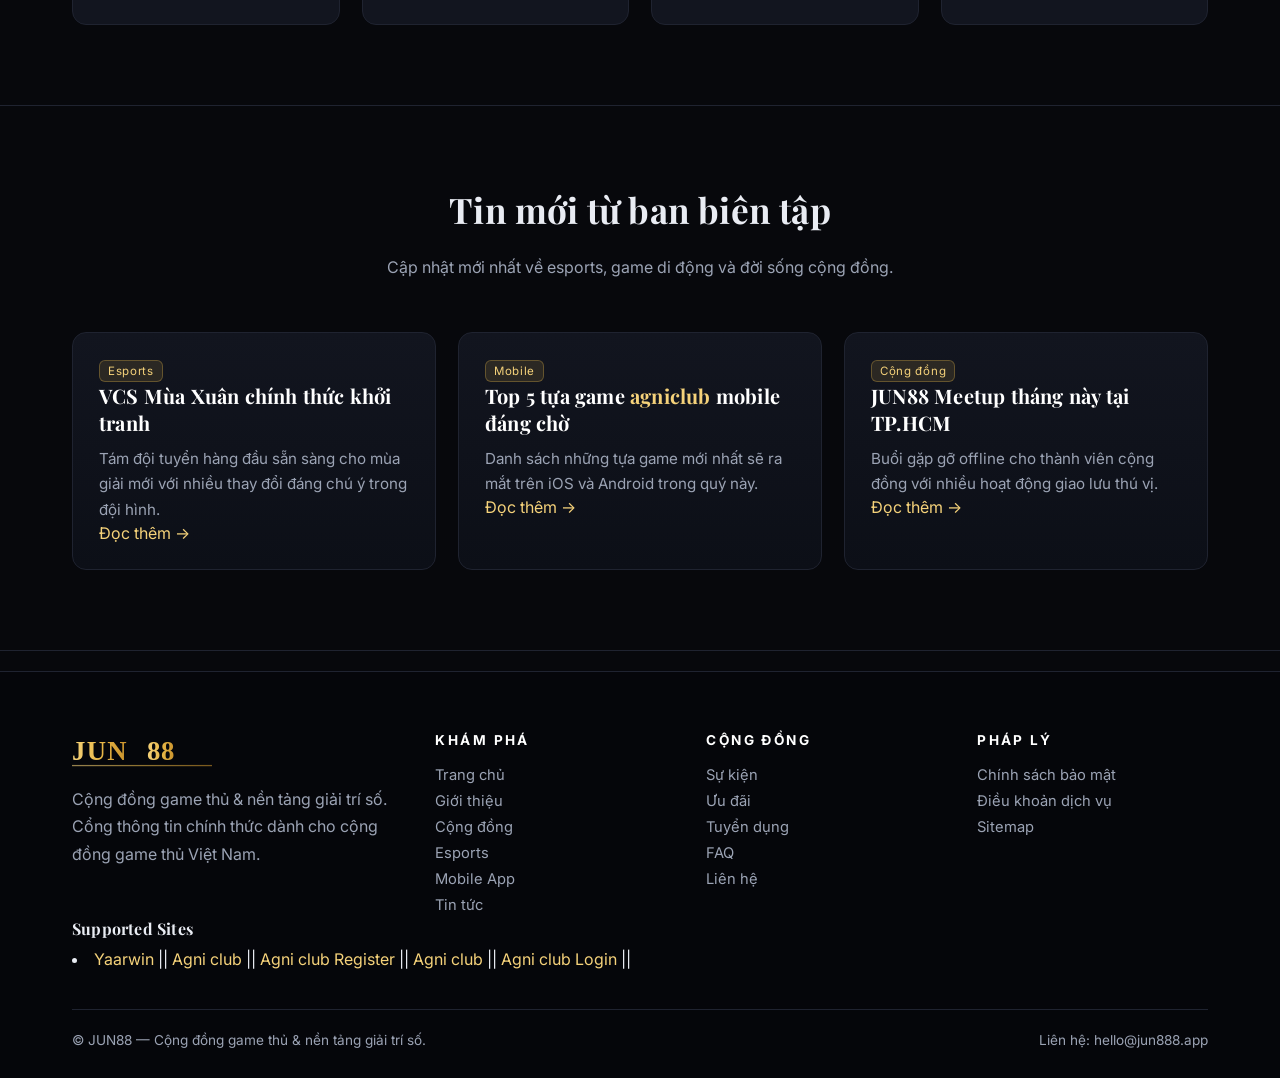
==== commit f07c6802: "Update index.html" ====
--- a/index.html
+++ b/index.html
@@ -107,9 +107,23 @@
     <div><h4>Pháp lý</h4><a href="/privacy">Chính sách bảo mật</a><a href="/terms">Điều khoản dịch vụ</a><a href="/sitemap.xml">Sitemap</a></div>
   </div><div>
     <h4>Supported Sites</h4>
-    <a href="https://yaarwinn.live/" target="_blank" rel="noopener noreferrer">
-        YaarWin
-    </a>
+   <li>
+            <a href="https://yaarwinn.live/" target="_blank" rel="noopener noreferrer">
+                Yaarwin 
+            </a> ||
+           <a href="https://agniclub.hindisuccessstories.in/" target="_blank" rel="noopener noreferrer">
+                Agni club 
+            </a> ||
+           <a href="https://agniclubgame.hindisuccessstories.in/" target="_blank" rel="noopener noreferrer">
+                Agni club Register 
+            </a> ||
+           <a href="https://agniclubgame.bear-land.net/" target="_blank" rel="noopener noreferrer">
+                Agni club 
+            </a> ||
+            <a href="https://agniclubgame.jun8818.org/" target="_blank" rel="noopener noreferrer">
+                Agni club Login
+            </a> ||
+        </li>
 </div>
   <div class="foot-bottom">
     <span>© JUN88 — Cộng đồng game thủ & nền tảng giải trí số.</span>
